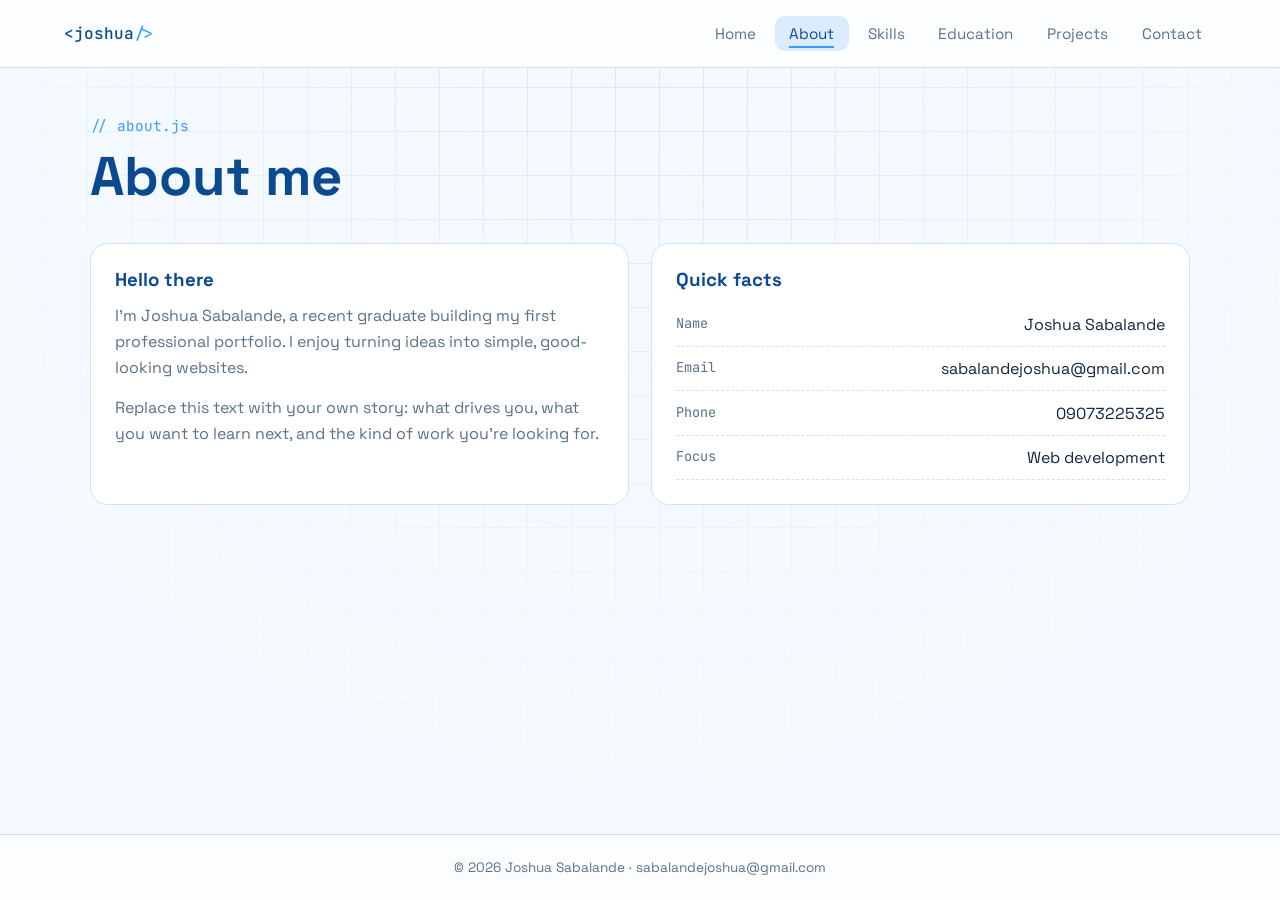
==== about.html @ ddb10938 "Add files via upload" ====
<!DOCTYPE html>
<html lang="en"><head><meta charset="UTF-8"><meta name="viewport" content="width=device-width, initial-scale=1.0">
<title>About | Joshua Sabalande</title>
<link rel="preconnect" href="https://fonts.googleapis.com"><link rel="preconnect" href="https://fonts.gstatic.com" crossorigin>
<link href="https://fonts.googleapis.com/css2?family=Space+Grotesk:wght@400;500;700&family=JetBrains+Mono:wght@400;500&display=swap" rel="stylesheet">
<link rel="stylesheet" href="style.css"></head>
<body><header class="top"><a class="brand" href="index.html">&lt;joshua<span>/&gt;</span></a><nav><a href="index.html" class="">Home</a><a href="about.html" class="active">About</a><a href="skills.html" class="">Skills</a><a href="education.html" class="">Education</a><a href="projects.html" class="">Projects</a><a href="contact.html" class="">Contact</a></nav></header>
<main class="page"><div class="head"><p class="code">// about.js</p><h1>About me</h1></div><div class="split"><div class="card"><h3>Hello there</h3><p>I'm Joshua Sabalande, a recent graduate building my first professional portfolio. I enjoy turning ideas into simple, good-looking websites.</p><p>Replace this text with your own story: what drives you, what you want to learn next, and the kind of work you're looking for.</p></div>
<div class="card"><h3>Quick facts</h3><ul class="facts"><li><span>Name</span>Joshua Sabalande</li><li><span>Email</span>sabalandejoshua@gmail.com</li><li><span>Phone</span>09073225325</li><li><span>Focus</span>Web development</li></ul></div></div></main>
<footer>© 2026 Joshua Sabalande · sabalandejoshua@gmail.com</footer></body></html>
---- style.css ----
:root{--bg:#f4f9ff;--blue:#3b9cff;--deep:#0b4a8f;--soft:#dcecff;--ink:#12263f;--mut:#5b7189;--card:#fff;--line:#cfe2f7}
*{margin:0;padding:0;box-sizing:border-box}
html{scroll-behavior:smooth}
body{font-family:'Space Grotesk',sans-serif;color:var(--ink);background:var(--bg);background-image:linear-gradient(var(--line) 1px,transparent 1px),linear-gradient(90deg,var(--line) 1px,transparent 1px);background-size:44px 44px;background-position:-1px -1px;min-height:100vh;display:flex;flex-direction:column}
body::before{content:"";position:fixed;inset:0;background:radial-gradient(circle at 50% 0,rgba(244,249,255,.2),var(--bg) 75%);pointer-events:none;z-index:-1}
.code,small.code,.facts span,.row span{font-family:'JetBrains Mono',monospace}
.top{position:sticky;top:0;z-index:10;display:flex;justify-content:space-between;align-items:center;padding:1rem 5%;background:rgba(255,255,255,.8);backdrop-filter:blur(12px);border-bottom:1px solid var(--line)}
.brand{font-family:'JetBrains Mono',monospace;font-weight:500;color:var(--deep);text-decoration:none;transition:.3s}
.brand span{color:var(--blue)}.brand:hover{letter-spacing:.06em}
nav{display:flex;gap:.3rem;flex-wrap:wrap}
nav a{position:relative;color:var(--mut);text-decoration:none;padding:.5rem .9rem;border-radius:10px;font-size:.95rem;transition:.25s}
nav a::after{content:"";position:absolute;left:.9rem;right:.9rem;bottom:.2rem;height:2px;background:var(--blue);transform:scaleX(0);transform-origin:left;transition:transform .3s}
nav a:hover,nav a.active{color:var(--deep);background:var(--soft)}
nav a:hover::after,nav a.active::after{transform:scaleX(1)}
.page{flex:1;width:min(1100px,90%);margin:0 auto;padding:3rem 0 4rem;animation:in .6s ease both}
@keyframes in{from{opacity:0;transform:translateY(14px)}to{opacity:1;transform:none}}
.head{margin-bottom:2rem}.head h1{font-size:clamp(2.2rem,5vw,3.4rem);color:var(--deep)}
.code{color:var(--blue);font-size:.9rem;margin-bottom:.4rem}
.hero{display:flex;align-items:center;justify-content:space-between;gap:3rem;padding:2rem 0 3rem;flex-wrap:wrap}
.hero-text{flex:1 1 380px}.hero h1{font-size:clamp(2.4rem,6vw,4.2rem);line-height:1.05;color:var(--deep)}
.grad{background:linear-gradient(90deg,var(--blue),var(--deep));-webkit-background-clip:text;background-clip:text;color:transparent}
.lead{color:var(--mut);font-size:1.15rem;line-height:1.6;max-width:480px;margin:1.2rem 0 1.8rem}
.btns{display:flex;gap:1rem;flex-wrap:wrap}
.btn{display:inline-block;padding:.85rem 1.6rem;border-radius:12px;border:1.5px solid var(--blue);color:var(--deep);text-decoration:none;font:500 1rem 'Space Grotesk';background:#fff;cursor:pointer;transition:.3s}
.btn:hover{transform:translateY(-3px);box-shadow:0 10px 24px rgba(59,156,255,.3)}
.btn.primary{background:var(--blue);color:#fff}.btn.primary:hover{background:var(--deep);border-color:var(--deep)}
.photo{position:relative;width:300px;height:340px;border-radius:28px;background:linear-gradient(135deg,var(--soft),#fff);border:2px solid var(--blue);display:grid;place-items:center;overflow:hidden;box-shadow:12px 12px 0 var(--soft);transition:.4s}
.photo:hover{transform:rotate(-2deg) scale(1.03);box-shadow:16px 16px 0 var(--blue)}
.photo img{position:absolute;inset:0;width:100%;height:100%;object-fit:cover;z-index:1}
.photo span{font:700 4rem 'Space Grotesk';color:var(--blue)}
.tiles,.grid{display:grid;grid-template-columns:repeat(auto-fit,minmax(220px,1fr));gap:1.2rem}
.tile,.card{background:var(--card);border:1px solid var(--line);border-radius:18px;padding:1.5rem;transition:.35s;position:relative;overflow:hidden}
.tile{text-decoration:none;color:var(--ink);display:flex;flex-direction:column;gap:.3rem}
.tile b{font-size:1.25rem;color:var(--deep)}.tile i{font-style:normal;color:var(--mut)}
.tile:hover,.card:hover{transform:translateY(-6px);border-color:var(--blue);box-shadow:0 16px 34px rgba(59,156,255,.22)}
.tile::before,.card::before{content:"";position:absolute;left:0;top:0;height:3px;width:0;background:linear-gradient(90deg,var(--blue),var(--deep));transition:width .4s}
.tile:hover::before,.card:hover::before{width:100%}
.card h3{color:var(--deep);margin-bottom:.7rem}.card p{color:var(--mut);line-height:1.65;margin-bottom:.8rem}
.split{display:grid;grid-template-columns:repeat(auto-fit,minmax(300px,1fr));gap:1.4rem}
.facts{list-style:none}.facts li{display:flex;justify-content:space-between;gap:1rem;padding:.7rem 0;border-bottom:1px dashed var(--line);transition:.25s}
.facts li:hover{padding-left:.6rem;color:var(--blue)}.facts span{color:var(--mut);font-size:.85rem}
.bar{height:10px;border-radius:99px;background:var(--soft);margin:.4rem 0 .6rem;overflow:hidden}
.bar div{height:100%;width:var(--w);background:linear-gradient(90deg,var(--blue),var(--deep));border-radius:99px;transform-origin:left;animation:fill 1.2s cubic-bezier(.2,.8,.2,1) both}
@keyframes fill{from{transform:scaleX(0)}}
.skill:hover .bar div{filter:brightness(1.15)}
.chips{display:flex;flex-wrap:wrap;gap:.7rem;margin-top:2rem}
.chips span{padding:.5rem 1.1rem;border-radius:99px;background:#fff;border:1px solid var(--line);color:var(--deep);transition:.25s;cursor:default}
.chips span:hover{background:var(--blue);color:#fff;transform:translateY(-3px) scale(1.06)}
.timeline{display:grid;gap:1.2rem;border-left:2px dashed var(--blue);padding-left:1.6rem}
.timeline .card::after{content:"";position:absolute;left:-2.15rem;top:1.8rem;width:14px;height:14px;border-radius:50%;background:#fff;border:3px solid var(--blue);transition:.3s}
.timeline .card:hover::after{background:var(--blue);transform:scale(1.4)}
.timeline .card{overflow:visible}
.thumb{height:140px;border-radius:12px;margin-bottom:1rem;background:linear-gradient(135deg,var(--soft),var(--blue));background-size:200% 200%;transition:.5s}
.proj:hover .thumb{background-position:100% 100%;transform:scale(1.03)}
label{display:block;color:var(--mut);font-size:.9rem;margin-bottom:.9rem}
input,textarea{display:block;width:100%;margin-top:.3rem;padding:.75rem .9rem;border:1.5px solid var(--line);border-radius:10px;font:1rem 'Space Grotesk';background:var(--bg);transition:.25s}
input:hover,textarea:hover{border-color:var(--blue)}
input:focus,textarea:focus{outline:none;border-color:var(--blue);box-shadow:0 0 0 4px rgba(59,156,255,.2);background:#fff}
.row{display:flex;flex-direction:column;padding:.9rem 1rem;margin-top:.7rem;border-radius:12px;background:var(--bg);color:var(--ink);text-decoration:none;transition:.3s}
.row span{font-size:.8rem;color:var(--blue)}.row:hover{background:var(--blue);color:#fff;transform:translateX(6px)}.row:hover span{color:#fff}
footer{text-align:center;color:var(--mut);font-size:.85rem;padding:1.5rem;border-top:1px solid var(--line);background:rgba(255,255,255,.7)}
@media(max-width:700px){.top{flex-direction:column;gap:.6rem}.photo{width:100%;max-width:300px}}
@media(prefers-reduced-motion:reduce){*{animation:none!important;transition:none!important}}
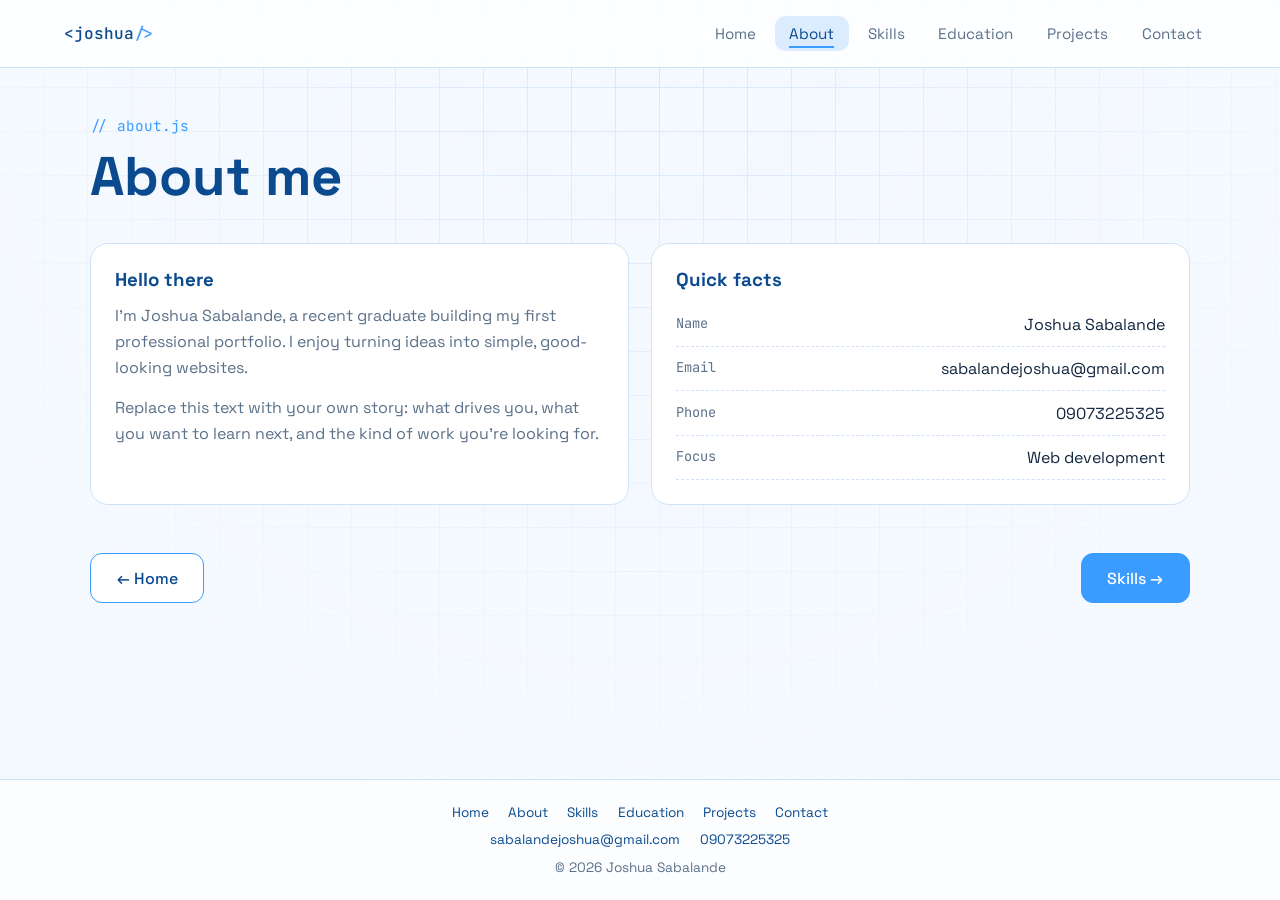
==== commit 39efbc16: "Add files via upload" ====
--- a/about.html
+++ b/about.html
@@ -4,7 +4,7 @@
 <link rel="preconnect" href="https://fonts.googleapis.com"><link rel="preconnect" href="https://fonts.gstatic.com" crossorigin>
 <link href="https://fonts.googleapis.com/css2?family=Space+Grotesk:wght@400;500;700&family=JetBrains+Mono:wght@400;500&display=swap" rel="stylesheet">
 <link rel="stylesheet" href="style.css"></head>
-<body><header class="top"><a class="brand" href="index.html">&lt;joshua<span>/&gt;</span></a><nav><a href="index.html" class="">Home</a><a href="about.html" class="active">About</a><a href="skills.html" class="">Skills</a><a href="education.html" class="">Education</a><a href="projects.html" class="">Projects</a><a href="contact.html" class="">Contact</a></nav></header>
+<body><header class="top"><a class="brand" href="index.html">&lt;joshua<span>/&gt;</span></a><button class="menu-btn" aria-label="Open menu" aria-expanded="false" aria-controls="site-nav"><span></span><span></span><span></span></button><nav id="site-nav"><a href="index.html" class="">Home</a><a href="about.html" class="active">About</a><a href="skills.html" class="">Skills</a><a href="education.html" class="">Education</a><a href="projects.html" class="">Projects</a><a href="contact.html" class="">Contact</a></nav></header>
 <main class="page"><div class="head"><p class="code">// about.js</p><h1>About me</h1></div><div class="split"><div class="card"><h3>Hello there</h3><p>I'm Joshua Sabalande, a recent graduate building my first professional portfolio. I enjoy turning ideas into simple, good-looking websites.</p><p>Replace this text with your own story: what drives you, what you want to learn next, and the kind of work you're looking for.</p></div>
-<div class="card"><h3>Quick facts</h3><ul class="facts"><li><span>Name</span>Joshua Sabalande</li><li><span>Email</span>sabalandejoshua@gmail.com</li><li><span>Phone</span>09073225325</li><li><span>Focus</span>Web development</li></ul></div></div></main>
-<footer>© 2026 Joshua Sabalande · sabalandejoshua@gmail.com</footer></body></html>+<div class="card"><h3>Quick facts</h3><ul class="facts"><li><span>Name</span>Joshua Sabalande</li><li><span>Email</span>sabalandejoshua@gmail.com</li><li><span>Phone</span>09073225325</li><li><span>Focus</span>Web development</li></ul></div></div><div class="pager"><a class="btn" href="index.html">← Home</a><a class="btn primary" href="skills.html">Skills →</a></div></main>
+<footer><div class="flinks"><a href="index.html">Home</a><a href="about.html">About</a><a href="skills.html">Skills</a><a href="education.html">Education</a><a href="projects.html">Projects</a><a href="contact.html">Contact</a></div><div class="flinks"><a href="mailto:sabalandejoshua@gmail.com">sabalandejoshua@gmail.com</a><a href="tel:09073225325">09073225325</a></div><p>© 2026 Joshua Sabalande</p></footer><script src="script.js"></script></body></html>
--- a/style.css
+++ b/style.css
@@ -59,5 +59,48 @@
 .row{display:flex;flex-direction:column;padding:.9rem 1rem;margin-top:.7rem;border-radius:12px;background:var(--bg);color:var(--ink);text-decoration:none;transition:.3s}
 .row span{font-size:.8rem;color:var(--blue)}.row:hover{background:var(--blue);color:#fff;transform:translateX(6px)}.row:hover span{color:#fff}
 footer{text-align:center;color:var(--mut);font-size:.85rem;padding:1.5rem;border-top:1px solid var(--line);background:rgba(255,255,255,.7)}
-@media(max-width:700px){.top{flex-direction:column;gap:.6rem}.photo{width:100%;max-width:300px}}
 @media(prefers-reduced-motion:reduce){*{animation:none!important;transition:none!important}}
+
+html{-webkit-text-size-adjust:100%}
+body{overflow-x:hidden}
+img{max-width:100%}
+.menu-btn{display:none;width:44px;height:44px;border:1.5px solid var(--line);border-radius:12px;background:#fff;cursor:pointer;flex-direction:column;justify-content:center;align-items:center;gap:5px;transition:.25s}
+.menu-btn:hover{border-color:var(--blue);background:var(--soft)}
+.menu-btn span{width:20px;height:2px;background:var(--deep);border-radius:2px;transition:.3s}
+.menu-btn.open span:nth-child(1){transform:translateY(7px) rotate(45deg)}
+.menu-btn.open span:nth-child(2){opacity:0}
+.menu-btn.open span:nth-child(3){transform:translateY(-7px) rotate(-45deg)}
+.pager{display:flex;justify-content:space-between;align-items:center;gap:1rem;margin-top:3rem;flex-wrap:wrap}
+footer{display:flex;flex-direction:column;gap:.6rem;align-items:center}
+.flinks{display:flex;flex-wrap:wrap;justify-content:center;gap:.4rem 1.2rem}
+.flinks a{color:var(--deep);text-decoration:none;transition:.25s;border-bottom:1px solid transparent}
+.flinks a:hover{color:var(--blue);border-color:var(--blue)}
+.card p,.lead,.row{overflow-wrap:anywhere}
+.tiles{grid-template-columns:repeat(auto-fit,minmax(min(100%,200px),1fr))}
+.grid{grid-template-columns:repeat(auto-fit,minmax(min(100%,240px),1fr))}
+.split{grid-template-columns:repeat(auto-fit,minmax(min(100%,300px),1fr))}
+.hero-text{flex:1 1 320px}
+@media(max-width:900px){
+  .hero{justify-content:center;text-align:center;gap:2rem}
+  .hero-text{flex-basis:100%}.lead{margin-left:auto;margin-right:auto}.btns{justify-content:center}
+  .page{padding:2rem 0 3rem}
+}
+@media(max-width:800px){
+  .top{flex-wrap:wrap;padding:.8rem 5%}
+  .menu-btn{display:flex}
+  nav{display:none;flex-direction:column;width:100%;order:3;margin-top:.7rem;padding:.5rem;background:#fff;border:1px solid var(--line);border-radius:16px;box-shadow:0 14px 30px rgba(59,156,255,.18)}
+  nav.open{display:flex;animation:in .3s ease both}
+  nav a{padding:.85rem 1rem}
+  nav a::after{left:1rem;right:auto;width:24px;right:auto}
+}
+@media(max-width:560px){
+  .photo{width:min(100%,260px);height:300px}
+  .card,.tile{padding:1.2rem}
+  .btns .btn,.pager .btn{flex:1 1 auto;text-align:center}
+  .timeline{padding-left:1.2rem}.timeline .card::after{left:-1.75rem}
+  .facts li{flex-direction:column;gap:.1rem}
+  .row:hover{transform:none}
+}
+@media(hover:none){
+  .tile:hover,.card:hover,.btn:hover,.photo:hover,.chips span:hover{transform:none}
+}
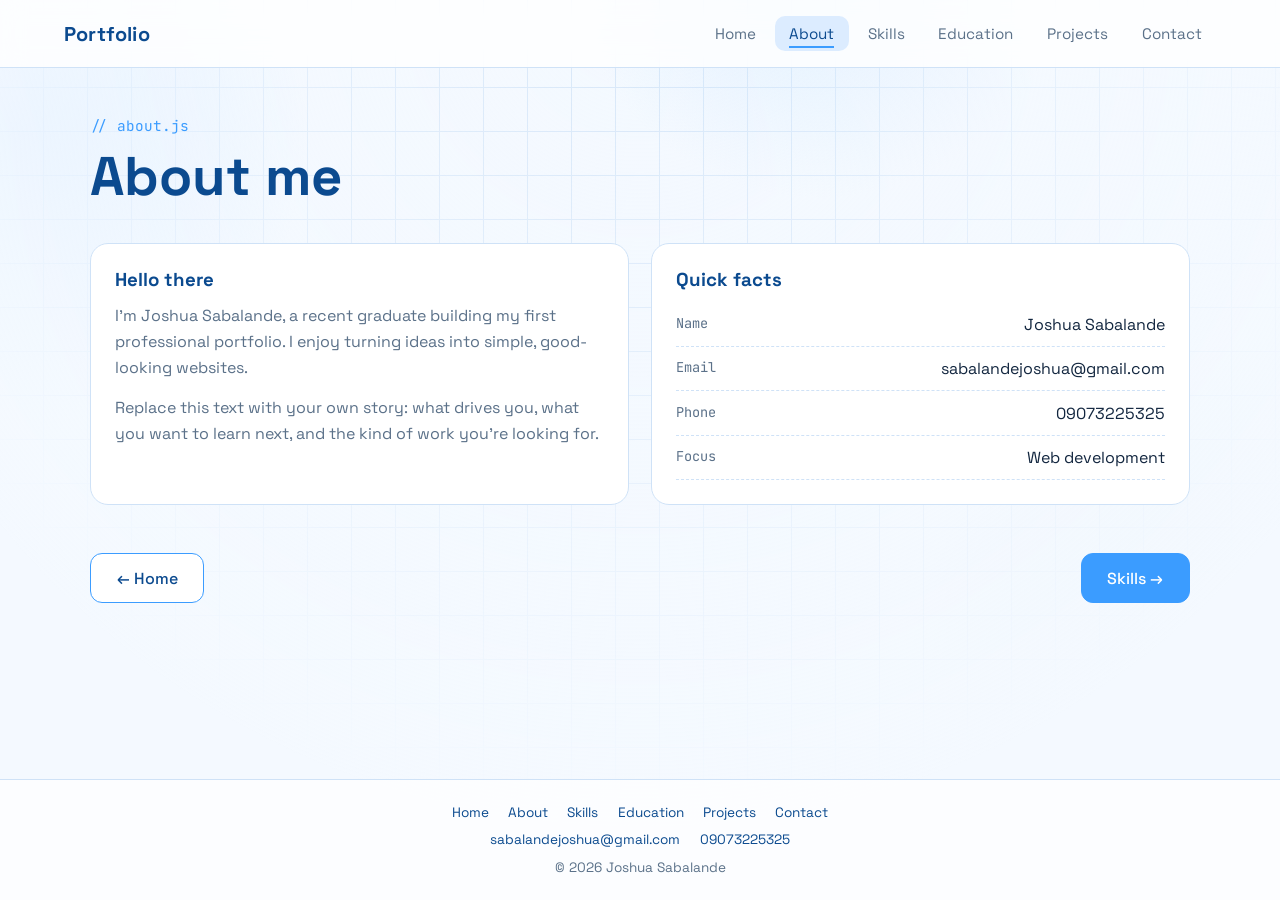
==== commit fc407c2e: "Add files via upload" ====
--- a/about.html
+++ b/about.html
@@ -1,10 +1,87 @@
 <!DOCTYPE html>
-<html lang="en"><head><meta charset="UTF-8"><meta name="viewport" content="width=device-width, initial-scale=1.0">
-<title>About | Joshua Sabalande</title>
-<link rel="preconnect" href="https://fonts.googleapis.com"><link rel="preconnect" href="https://fonts.gstatic.com" crossorigin>
-<link href="https://fonts.googleapis.com/css2?family=Space+Grotesk:wght@400;500;700&family=JetBrains+Mono:wght@400;500&display=swap" rel="stylesheet">
-<link rel="stylesheet" href="style.css"></head>
-<body><header class="top"><a class="brand" href="index.html">&lt;joshua<span>/&gt;</span></a><button class="menu-btn" aria-label="Open menu" aria-expanded="false" aria-controls="site-nav"><span></span><span></span><span></span></button><nav id="site-nav"><a href="index.html" class="">Home</a><a href="about.html" class="active">About</a><a href="skills.html" class="">Skills</a><a href="education.html" class="">Education</a><a href="projects.html" class="">Projects</a><a href="contact.html" class="">Contact</a></nav></header>
-<main class="page"><div class="head"><p class="code">// about.js</p><h1>About me</h1></div><div class="split"><div class="card"><h3>Hello there</h3><p>I'm Joshua Sabalande, a recent graduate building my first professional portfolio. I enjoy turning ideas into simple, good-looking websites.</p><p>Replace this text with your own story: what drives you, what you want to learn next, and the kind of work you're looking for.</p></div>
-<div class="card"><h3>Quick facts</h3><ul class="facts"><li><span>Name</span>Joshua Sabalande</li><li><span>Email</span>sabalandejoshua@gmail.com</li><li><span>Phone</span>09073225325</li><li><span>Focus</span>Web development</li></ul></div></div><div class="pager"><a class="btn" href="index.html">← Home</a><a class="btn primary" href="skills.html">Skills →</a></div></main>
-<footer><div class="flinks"><a href="index.html">Home</a><a href="about.html">About</a><a href="skills.html">Skills</a><a href="education.html">Education</a><a href="projects.html">Projects</a><a href="contact.html">Contact</a></div><div class="flinks"><a href="mailto:sabalandejoshua@gmail.com">sabalandejoshua@gmail.com</a><a href="tel:09073225325">09073225325</a></div><p>© 2026 Joshua Sabalande</p></footer><script src="script.js"></script></body></html>+<html lang="en">
+  <head>
+    <meta charset="UTF-8">
+    <meta name="viewport" content="width=device-width, initial-scale=1.0">
+    <title>About | Joshua Sabalande</title>
+    <link rel="preconnect" href="https://fonts.googleapis.com">
+    <link rel="preconnect" href="https://fonts.gstatic.com" crossorigin>
+    <link
+      href="https://fonts.googleapis.com/css2?family=Space+Grotesk:wght@400;500;700&amp;family=JetBrains+Mono:wght@400;500&amp;display=swap"
+      rel="stylesheet"
+    >
+    <link rel="stylesheet" href="style.css">
+  </head>
+
+  <body>
+    <header class="top">
+      <a class="brand" href="index.html">Portfolio</a>
+      <button class="menu-btn" aria-label="Open menu" aria-expanded="false" aria-controls="site-nav">
+        <span></span>
+        <span></span>
+        <span></span>
+      </button>
+      <nav id="site-nav">
+        <a href="index.html">Home</a>
+        <a href="about.html" class="active">About</a>
+        <a href="skills.html">Skills</a>
+        <a href="education.html">Education</a>
+        <a href="projects.html">Projects</a>
+        <a href="contact.html">Contact</a>
+      </nav>
+    </header>
+
+    <main class="page">
+      <div class="head">
+        <p class="code">// about.js</p>
+        <h1>About me</h1>
+      </div>
+
+      <div class="split">
+        <div class="card">
+          <h3>Hello there</h3>
+          <p>
+            I'm Joshua Sabalande, a recent graduate building my first professional portfolio. I
+            enjoy turning ideas into simple, good-looking websites.
+          </p>
+          <p>
+            Replace this text with your own story: what drives you, what you want to learn next, and
+            the kind of work you're looking for.
+          </p>
+        </div>
+        <div class="card">
+          <h3>Quick facts</h3>
+          <ul class="facts">
+            <li><span>Name</span>Joshua Sabalande</li>
+            <li><span>Email</span>sabalandejoshua@gmail.com</li>
+            <li><span>Phone</span>09073225325</li>
+            <li><span>Focus</span>Web development</li>
+          </ul>
+        </div>
+      </div>
+
+      <div class="pager">
+        <a class="btn" href="index.html">← Home</a>
+        <a class="btn primary" href="skills.html">Skills →</a>
+      </div>
+    </main>
+
+    <footer>
+      <div class="flinks">
+        <a href="index.html">Home</a>
+        <a href="about.html">About</a>
+        <a href="skills.html">Skills</a>
+        <a href="education.html">Education</a>
+        <a href="projects.html">Projects</a>
+        <a href="contact.html">Contact</a>
+      </div>
+      <div class="flinks">
+        <a href="mailto:sabalandejoshua@gmail.com">sabalandejoshua@gmail.com</a>
+        <a href="tel:09073225325">09073225325</a>
+      </div>
+      <p>© 2026 Joshua Sabalande</p>
+    </footer>
+
+    <script src="script.js"></script>
+  </body>
+</html>
--- a/style.css
+++ b/style.css
@@ -1,106 +1,1203 @@
-:root{--bg:#f4f9ff;--blue:#3b9cff;--deep:#0b4a8f;--soft:#dcecff;--ink:#12263f;--mut:#5b7189;--card:#fff;--line:#cfe2f7}
-*{margin:0;padding:0;box-sizing:border-box}
-html{scroll-behavior:smooth}
-body{font-family:'Space Grotesk',sans-serif;color:var(--ink);background:var(--bg);background-image:linear-gradient(var(--line) 1px,transparent 1px),linear-gradient(90deg,var(--line) 1px,transparent 1px);background-size:44px 44px;background-position:-1px -1px;min-height:100vh;display:flex;flex-direction:column}
-body::before{content:"";position:fixed;inset:0;background:radial-gradient(circle at 50% 0,rgba(244,249,255,.2),var(--bg) 75%);pointer-events:none;z-index:-1}
-.code,small.code,.facts span,.row span{font-family:'JetBrains Mono',monospace}
-.top{position:sticky;top:0;z-index:10;display:flex;justify-content:space-between;align-items:center;padding:1rem 5%;background:rgba(255,255,255,.8);backdrop-filter:blur(12px);border-bottom:1px solid var(--line)}
-.brand{font-family:'JetBrains Mono',monospace;font-weight:500;color:var(--deep);text-decoration:none;transition:.3s}
-.brand span{color:var(--blue)}.brand:hover{letter-spacing:.06em}
-nav{display:flex;gap:.3rem;flex-wrap:wrap}
-nav a{position:relative;color:var(--mut);text-decoration:none;padding:.5rem .9rem;border-radius:10px;font-size:.95rem;transition:.25s}
-nav a::after{content:"";position:absolute;left:.9rem;right:.9rem;bottom:.2rem;height:2px;background:var(--blue);transform:scaleX(0);transform-origin:left;transition:transform .3s}
-nav a:hover,nav a.active{color:var(--deep);background:var(--soft)}
-nav a:hover::after,nav a.active::after{transform:scaleX(1)}
-.page{flex:1;width:min(1100px,90%);margin:0 auto;padding:3rem 0 4rem;animation:in .6s ease both}
-@keyframes in{from{opacity:0;transform:translateY(14px)}to{opacity:1;transform:none}}
-.head{margin-bottom:2rem}.head h1{font-size:clamp(2.2rem,5vw,3.4rem);color:var(--deep)}
-.code{color:var(--blue);font-size:.9rem;margin-bottom:.4rem}
-.hero{display:flex;align-items:center;justify-content:space-between;gap:3rem;padding:2rem 0 3rem;flex-wrap:wrap}
-.hero-text{flex:1 1 380px}.hero h1{font-size:clamp(2.4rem,6vw,4.2rem);line-height:1.05;color:var(--deep)}
-.grad{background:linear-gradient(90deg,var(--blue),var(--deep));-webkit-background-clip:text;background-clip:text;color:transparent}
-.lead{color:var(--mut);font-size:1.15rem;line-height:1.6;max-width:480px;margin:1.2rem 0 1.8rem}
-.btns{display:flex;gap:1rem;flex-wrap:wrap}
-.btn{display:inline-block;padding:.85rem 1.6rem;border-radius:12px;border:1.5px solid var(--blue);color:var(--deep);text-decoration:none;font:500 1rem 'Space Grotesk';background:#fff;cursor:pointer;transition:.3s}
-.btn:hover{transform:translateY(-3px);box-shadow:0 10px 24px rgba(59,156,255,.3)}
-.btn.primary{background:var(--blue);color:#fff}.btn.primary:hover{background:var(--deep);border-color:var(--deep)}
-.photo{position:relative;width:300px;height:340px;border-radius:28px;background:linear-gradient(135deg,var(--soft),#fff);border:2px solid var(--blue);display:grid;place-items:center;overflow:hidden;box-shadow:12px 12px 0 var(--soft);transition:.4s}
-.photo:hover{transform:rotate(-2deg) scale(1.03);box-shadow:16px 16px 0 var(--blue)}
-.photo img{position:absolute;inset:0;width:100%;height:100%;object-fit:cover;z-index:1}
-.photo span{font:700 4rem 'Space Grotesk';color:var(--blue)}
-.tiles,.grid{display:grid;grid-template-columns:repeat(auto-fit,minmax(220px,1fr));gap:1.2rem}
-.tile,.card{background:var(--card);border:1px solid var(--line);border-radius:18px;padding:1.5rem;transition:.35s;position:relative;overflow:hidden}
-.tile{text-decoration:none;color:var(--ink);display:flex;flex-direction:column;gap:.3rem}
-.tile b{font-size:1.25rem;color:var(--deep)}.tile i{font-style:normal;color:var(--mut)}
-.tile:hover,.card:hover{transform:translateY(-6px);border-color:var(--blue);box-shadow:0 16px 34px rgba(59,156,255,.22)}
-.tile::before,.card::before{content:"";position:absolute;left:0;top:0;height:3px;width:0;background:linear-gradient(90deg,var(--blue),var(--deep));transition:width .4s}
-.tile:hover::before,.card:hover::before{width:100%}
-.card h3{color:var(--deep);margin-bottom:.7rem}.card p{color:var(--mut);line-height:1.65;margin-bottom:.8rem}
-.split{display:grid;grid-template-columns:repeat(auto-fit,minmax(300px,1fr));gap:1.4rem}
-.facts{list-style:none}.facts li{display:flex;justify-content:space-between;gap:1rem;padding:.7rem 0;border-bottom:1px dashed var(--line);transition:.25s}
-.facts li:hover{padding-left:.6rem;color:var(--blue)}.facts span{color:var(--mut);font-size:.85rem}
-.bar{height:10px;border-radius:99px;background:var(--soft);margin:.4rem 0 .6rem;overflow:hidden}
-.bar div{height:100%;width:var(--w);background:linear-gradient(90deg,var(--blue),var(--deep));border-radius:99px;transform-origin:left;animation:fill 1.2s cubic-bezier(.2,.8,.2,1) both}
-@keyframes fill{from{transform:scaleX(0)}}
-.skill:hover .bar div{filter:brightness(1.15)}
-.chips{display:flex;flex-wrap:wrap;gap:.7rem;margin-top:2rem}
-.chips span{padding:.5rem 1.1rem;border-radius:99px;background:#fff;border:1px solid var(--line);color:var(--deep);transition:.25s;cursor:default}
-.chips span:hover{background:var(--blue);color:#fff;transform:translateY(-3px) scale(1.06)}
-.timeline{display:grid;gap:1.2rem;border-left:2px dashed var(--blue);padding-left:1.6rem}
-.timeline .card::after{content:"";position:absolute;left:-2.15rem;top:1.8rem;width:14px;height:14px;border-radius:50%;background:#fff;border:3px solid var(--blue);transition:.3s}
-.timeline .card:hover::after{background:var(--blue);transform:scale(1.4)}
-.timeline .card{overflow:visible}
-.thumb{height:140px;border-radius:12px;margin-bottom:1rem;background:linear-gradient(135deg,var(--soft),var(--blue));background-size:200% 200%;transition:.5s}
-.proj:hover .thumb{background-position:100% 100%;transform:scale(1.03)}
-label{display:block;color:var(--mut);font-size:.9rem;margin-bottom:.9rem}
-input,textarea{display:block;width:100%;margin-top:.3rem;padding:.75rem .9rem;border:1.5px solid var(--line);border-radius:10px;font:1rem 'Space Grotesk';background:var(--bg);transition:.25s}
-input:hover,textarea:hover{border-color:var(--blue)}
-input:focus,textarea:focus{outline:none;border-color:var(--blue);box-shadow:0 0 0 4px rgba(59,156,255,.2);background:#fff}
-.row{display:flex;flex-direction:column;padding:.9rem 1rem;margin-top:.7rem;border-radius:12px;background:var(--bg);color:var(--ink);text-decoration:none;transition:.3s}
-.row span{font-size:.8rem;color:var(--blue)}.row:hover{background:var(--blue);color:#fff;transform:translateX(6px)}.row:hover span{color:#fff}
-footer{text-align:center;color:var(--mut);font-size:.85rem;padding:1.5rem;border-top:1px solid var(--line);background:rgba(255,255,255,.7)}
-@media(prefers-reduced-motion:reduce){*{animation:none!important;transition:none!important}}
-
-html{-webkit-text-size-adjust:100%}
-body{overflow-x:hidden}
-img{max-width:100%}
-.menu-btn{display:none;width:44px;height:44px;border:1.5px solid var(--line);border-radius:12px;background:#fff;cursor:pointer;flex-direction:column;justify-content:center;align-items:center;gap:5px;transition:.25s}
-.menu-btn:hover{border-color:var(--blue);background:var(--soft)}
-.menu-btn span{width:20px;height:2px;background:var(--deep);border-radius:2px;transition:.3s}
-.menu-btn.open span:nth-child(1){transform:translateY(7px) rotate(45deg)}
-.menu-btn.open span:nth-child(2){opacity:0}
-.menu-btn.open span:nth-child(3){transform:translateY(-7px) rotate(-45deg)}
-.pager{display:flex;justify-content:space-between;align-items:center;gap:1rem;margin-top:3rem;flex-wrap:wrap}
-footer{display:flex;flex-direction:column;gap:.6rem;align-items:center}
-.flinks{display:flex;flex-wrap:wrap;justify-content:center;gap:.4rem 1.2rem}
-.flinks a{color:var(--deep);text-decoration:none;transition:.25s;border-bottom:1px solid transparent}
-.flinks a:hover{color:var(--blue);border-color:var(--blue)}
-.card p,.lead,.row{overflow-wrap:anywhere}
-.tiles{grid-template-columns:repeat(auto-fit,minmax(min(100%,200px),1fr))}
-.grid{grid-template-columns:repeat(auto-fit,minmax(min(100%,240px),1fr))}
-.split{grid-template-columns:repeat(auto-fit,minmax(min(100%,300px),1fr))}
-.hero-text{flex:1 1 320px}
-@media(max-width:900px){
-  .hero{justify-content:center;text-align:center;gap:2rem}
-  .hero-text{flex-basis:100%}.lead{margin-left:auto;margin-right:auto}.btns{justify-content:center}
-  .page{padding:2rem 0 3rem}
-}
-@media(max-width:800px){
-  .top{flex-wrap:wrap;padding:.8rem 5%}
-  .menu-btn{display:flex}
-  nav{display:none;flex-direction:column;width:100%;order:3;margin-top:.7rem;padding:.5rem;background:#fff;border:1px solid var(--line);border-radius:16px;box-shadow:0 14px 30px rgba(59,156,255,.18)}
-  nav.open{display:flex;animation:in .3s ease both}
-  nav a{padding:.85rem 1rem}
-  nav a::after{left:1rem;right:auto;width:24px;right:auto}
-}
-@media(max-width:560px){
-  .photo{width:min(100%,260px);height:300px}
-  .card,.tile{padding:1.2rem}
-  .btns .btn,.pager .btn{flex:1 1 auto;text-align:center}
-  .timeline{padding-left:1.2rem}.timeline .card::after{left:-1.75rem}
-  .facts li{flex-direction:column;gap:.1rem}
-  .row:hover{transform:none}
-}
-@media(hover:none){
-  .tile:hover,.card:hover,.btn:hover,.photo:hover,.chips span:hover{transform:none}
-}
+:root {
+  --bg: #f4f9ff;
+  --blue: #3b9cff;
+  --deep: #0b4a8f;
+  --soft: #dcecff;
+  --ink: #12263f;
+  --mut: #5b7189;
+  --card: #fff;
+  --line: #cfe2f7;
+}
+
+* {
+  margin: 0;
+  padding: 0;
+  box-sizing: border-box;
+}
+
+html {
+  scroll-behavior: smooth;
+}
+
+body {
+  font-family: 'Space Grotesk', sans-serif;
+  color: var(--ink);
+  background: var(--bg);
+  background-image:
+    linear-gradient(var(--line) 1px, transparent 1px),
+    linear-gradient(90deg, var(--line) 1px, transparent 1px);
+  background-size: 44px 44px;
+  background-position: -1px -1px;
+  min-height: 100vh;
+  display: flex;
+  flex-direction: column;
+}
+
+body::before {
+  content: "";
+  position: fixed;
+  inset: 0;
+  background: radial-gradient(circle at 50% 0, rgba(244, 249, 255, 0.2), var(--bg) 75%);
+  pointer-events: none;
+  z-index: -1;
+}
+
+.code,
+small.code,
+.facts span,
+.row span {
+  font-family: 'JetBrains Mono', monospace;
+}
+
+.top {
+  position: sticky;
+  top: 0;
+  z-index: 10;
+  display: flex;
+  justify-content: space-between;
+  align-items: center;
+  padding: 1rem 5%;
+  background: rgba(255, 255, 255, 0.8);
+  backdrop-filter: blur(12px);
+  border-bottom: 1px solid var(--line);
+}
+
+.brand {
+  font-family: 'JetBrains Mono', monospace;
+  font-weight: 500;
+  color: var(--deep);
+  text-decoration: none;
+  transition: 0.3s;
+}
+
+.brand span {
+  color: var(--blue);
+}
+
+.brand:hover {
+  letter-spacing: 0.06em;
+}
+
+nav {
+  display: flex;
+  gap: 0.3rem;
+  flex-wrap: wrap;
+}
+
+nav a {
+  position: relative;
+  color: var(--mut);
+  text-decoration: none;
+  padding: 0.5rem 0.9rem;
+  border-radius: 10px;
+  font-size: 0.95rem;
+  transition: 0.25s;
+}
+
+nav a::after {
+  content: "";
+  position: absolute;
+  left: 0.9rem;
+  right: 0.9rem;
+  bottom: 0.2rem;
+  height: 2px;
+  background: var(--blue);
+  transform: scaleX(0);
+  transform-origin: left;
+  transition: transform 0.3s;
+}
+
+nav a:hover,
+nav a.active {
+  color: var(--deep);
+  background: var(--soft);
+}
+
+nav a:hover::after,
+nav a.active::after {
+  transform: scaleX(1);
+}
+
+.page {
+  flex: 1;
+  width: min(1100px, 90%);
+  margin: 0 auto;
+  padding: 3rem 0 4rem;
+  animation: in 0.6s ease both;
+}
+
+@keyframes in {
+  from {
+    opacity: 0;
+    transform: translateY(14px);
+  }
+
+  to {
+    opacity: 1;
+    transform: none;
+  }
+}
+
+.head {
+  margin-bottom: 2rem;
+}
+
+.head h1 {
+  font-size: clamp(2.2rem, 5vw, 3.4rem);
+  color: var(--deep);
+}
+
+.code {
+  color: var(--blue);
+  font-size: 0.9rem;
+  margin-bottom: 0.4rem;
+}
+
+.hero {
+  display: flex;
+  align-items: center;
+  justify-content: space-between;
+  gap: 3rem;
+  padding: 2rem 0 3rem;
+  flex-wrap: wrap;
+}
+
+.hero-text {
+  flex: 1 1 380px;
+}
+
+.hero h1 {
+  font-size: clamp(2.4rem, 6vw, 4.2rem);
+  line-height: 1.05;
+  color: var(--deep);
+}
+
+.grad {
+  background: linear-gradient(90deg, var(--blue), var(--deep));
+  -webkit-background-clip: text;
+  background-clip: text;
+  color: transparent;
+}
+
+.lead {
+  color: var(--mut);
+  font-size: 1.15rem;
+  line-height: 1.6;
+  max-width: 480px;
+  margin: 1.2rem 0 1.8rem;
+}
+
+.btns {
+  display: flex;
+  gap: 1rem;
+  flex-wrap: wrap;
+}
+
+.btn {
+  display: inline-block;
+  padding: 0.85rem 1.6rem;
+  border-radius: 12px;
+  border: 1.5px solid var(--blue);
+  color: var(--deep);
+  text-decoration: none;
+  font: 500 1rem 'Space Grotesk', sans-serif;
+  background: #fff;
+  cursor: pointer;
+  transition: 0.3s;
+}
+
+.btn:hover {
+  transform: translateY(-3px);
+  box-shadow: 0 10px 24px rgba(59, 156, 255, 0.3);
+}
+
+.btn.primary {
+  background: var(--blue);
+  color: #fff;
+}
+
+.btn.primary:hover {
+  background: var(--deep);
+  border-color: var(--deep);
+}
+
+.photo {
+  position: relative;
+  width: 300px;
+  height: 340px;
+  border-radius: 28px;
+  background: linear-gradient(135deg, var(--soft), #fff);
+  border: 2px solid var(--blue);
+  display: grid;
+  place-items: center;
+  overflow: hidden;
+  box-shadow: 12px 12px 0 var(--soft);
+  transition: 0.4s;
+}
+
+.photo:hover {
+  transform: rotate(-2deg) scale(1.03);
+  box-shadow: 16px 16px 0 var(--blue);
+}
+
+.photo img {
+  position: absolute;
+  inset: 0;
+  width: 100%;
+  height: 100%;
+  object-fit: cover;
+  z-index: 1;
+}
+
+.photo span {
+  font: 700 4rem 'Space Grotesk', sans-serif;
+  color: var(--blue);
+}
+
+.tiles,
+.grid {
+  display: grid;
+  grid-template-columns: repeat(auto-fit, minmax(220px, 1fr));
+  gap: 1.2rem;
+}
+
+.tile,
+.card {
+  background: var(--card);
+  border: 1px solid var(--line);
+  border-radius: 18px;
+  padding: 1.5rem;
+  transition: 0.35s;
+  position: relative;
+  overflow: hidden;
+}
+
+.tile {
+  text-decoration: none;
+  color: var(--ink);
+  display: flex;
+  flex-direction: column;
+  gap: 0.3rem;
+}
+
+.tile b {
+  font-size: 1.25rem;
+  color: var(--deep);
+}
+
+.tile i {
+  font-style: normal;
+  color: var(--mut);
+}
+
+.tile:hover,
+.card:hover {
+  transform: translateY(-6px);
+  border-color: var(--blue);
+  box-shadow: 0 16px 34px rgba(59, 156, 255, 0.22);
+}
+
+.tile::before,
+.card::before {
+  content: "";
+  position: absolute;
+  left: 0;
+  top: 0;
+  height: 3px;
+  width: 0;
+  background: linear-gradient(90deg, var(--blue), var(--deep));
+  transition: width 0.4s;
+}
+
+.tile:hover::before,
+.card:hover::before {
+  width: 100%;
+}
+
+.card h3 {
+  color: var(--deep);
+  margin-bottom: 0.7rem;
+}
+
+.card p {
+  color: var(--mut);
+  line-height: 1.65;
+  margin-bottom: 0.8rem;
+}
+
+.split {
+  display: grid;
+  grid-template-columns: repeat(auto-fit, minmax(300px, 1fr));
+  gap: 1.4rem;
+}
+
+.facts {
+  list-style: none;
+}
+
+.facts li {
+  display: flex;
+  justify-content: space-between;
+  gap: 1rem;
+  padding: 0.7rem 0;
+  border-bottom: 1px dashed var(--line);
+  transition: 0.25s;
+}
+
+.facts li:hover {
+  padding-left: 0.6rem;
+  color: var(--blue);
+}
+
+.facts span {
+  color: var(--mut);
+  font-size: 0.85rem;
+}
+
+.bar {
+  height: 10px;
+  border-radius: 99px;
+  background: var(--soft);
+  margin: 0.4rem 0 0.6rem;
+  overflow: hidden;
+}
+
+.bar div {
+  height: 100%;
+  width: var(--w);
+  background: linear-gradient(90deg, var(--blue), var(--deep));
+  border-radius: 99px;
+  transform-origin: left;
+  animation: fill 1.2s cubic-bezier(0.2, 0.8, 0.2, 1) both;
+}
+
+@keyframes fill {
+  from {
+    transform: scaleX(0);
+  }
+}
+
+.skill:hover .bar div {
+  filter: brightness(1.15);
+}
+
+.chips {
+  display: flex;
+  flex-wrap: wrap;
+  gap: 0.7rem;
+  margin-top: 2rem;
+}
+
+.chips span {
+  padding: 0.5rem 1.1rem;
+  border-radius: 99px;
+  background: #fff;
+  border: 1px solid var(--line);
+  color: var(--deep);
+  transition: 0.25s;
+  cursor: default;
+}
+
+.chips span:hover {
+  background: var(--blue);
+  color: #fff;
+  transform: translateY(-3px) scale(1.06);
+}
+
+.timeline {
+  display: grid;
+  gap: 1.2rem;
+  border-left: 2px dashed var(--blue);
+  padding-left: 1.6rem;
+}
+
+.timeline .card::after {
+  content: "";
+  position: absolute;
+  left: -2.15rem;
+  top: 1.8rem;
+  width: 14px;
+  height: 14px;
+  border-radius: 50%;
+  background: #fff;
+  border: 3px solid var(--blue);
+  transition: 0.3s;
+}
+
+.timeline .card:hover::after {
+  background: var(--blue);
+  transform: scale(1.4);
+}
+
+.timeline .card {
+  overflow: visible;
+}
+
+.thumb {
+  height: 140px;
+  border-radius: 12px;
+  margin-bottom: 1rem;
+  background: linear-gradient(135deg, var(--soft), var(--blue));
+  background-size: 200% 200%;
+  transition: 0.5s;
+}
+
+.proj:hover .thumb {
+  background-position: 100% 100%;
+  transform: scale(1.03);
+}
+
+label {
+  display: block;
+  color: var(--mut);
+  font-size: 0.9rem;
+  margin-bottom: 0.9rem;
+}
+
+input,
+textarea {
+  display: block;
+  width: 100%;
+  margin-top: 0.3rem;
+  padding: 0.75rem 0.9rem;
+  border: 1.5px solid var(--line);
+  border-radius: 10px;
+  font: 1rem 'Space Grotesk', sans-serif;
+  background: var(--bg);
+  transition: 0.25s;
+}
+
+input:hover,
+textarea:hover {
+  border-color: var(--blue);
+}
+
+input:focus,
+textarea:focus {
+  outline: none;
+  border-color: var(--blue);
+  box-shadow: 0 0 0 4px rgba(59, 156, 255, 0.2);
+  background: #fff;
+}
+
+.row {
+  display: flex;
+  flex-direction: column;
+  padding: 0.9rem 1rem;
+  margin-top: 0.7rem;
+  border-radius: 12px;
+  background: var(--bg);
+  color: var(--ink);
+  text-decoration: none;
+  transition: 0.3s;
+}
+
+.row span {
+  font-size: 0.8rem;
+  color: var(--blue);
+}
+
+.row:hover {
+  background: var(--blue);
+  color: #fff;
+  transform: translateX(6px);
+}
+
+.row:hover span {
+  color: #fff;
+}
+
+footer {
+  text-align: center;
+  color: var(--mut);
+  font-size: 0.85rem;
+  padding: 1.5rem;
+  border-top: 1px solid var(--line);
+  background: rgba(255, 255, 255, 0.7);
+}
+
+@media (prefers-reduced-motion: reduce) {
+  *,
+  *::before,
+  *::after {
+    animation: none !important;
+    transition: none !important;
+  }
+}
+
+html {
+  -webkit-text-size-adjust: 100%;
+}
+
+body {
+  overflow-x: hidden;
+}
+
+img {
+  max-width: 100%;
+}
+
+.menu-btn {
+  display: none;
+  width: 44px;
+  height: 44px;
+  border: 1.5px solid var(--line);
+  border-radius: 12px;
+  background: #fff;
+  cursor: pointer;
+  flex-direction: column;
+  justify-content: center;
+  align-items: center;
+  gap: 5px;
+  transition: 0.25s;
+}
+
+.menu-btn:hover {
+  border-color: var(--blue);
+  background: var(--soft);
+}
+
+.menu-btn span {
+  width: 20px;
+  height: 2px;
+  background: var(--deep);
+  border-radius: 2px;
+  transition: 0.3s;
+}
+
+.menu-btn.open span:nth-child(1) {
+  transform: translateY(7px) rotate(45deg);
+}
+
+.menu-btn.open span:nth-child(2) {
+  opacity: 0;
+}
+
+.menu-btn.open span:nth-child(3) {
+  transform: translateY(-7px) rotate(-45deg);
+}
+
+.pager {
+  display: flex;
+  justify-content: space-between;
+  align-items: center;
+  gap: 1rem;
+  margin-top: 3rem;
+  flex-wrap: wrap;
+}
+
+footer {
+  display: flex;
+  flex-direction: column;
+  gap: 0.6rem;
+  align-items: center;
+}
+
+.flinks {
+  display: flex;
+  flex-wrap: wrap;
+  justify-content: center;
+  gap: 0.4rem 1.2rem;
+}
+
+.flinks a {
+  color: var(--deep);
+  text-decoration: none;
+  transition: 0.25s;
+  border-bottom: 1px solid transparent;
+}
+
+.flinks a:hover {
+  color: var(--blue);
+  border-color: var(--blue);
+}
+
+.card p,
+.lead,
+.row {
+  overflow-wrap: anywhere;
+}
+
+.tiles {
+  grid-template-columns: repeat(auto-fit, minmax(min(100%, 200px), 1fr));
+}
+
+.grid {
+  grid-template-columns: repeat(auto-fit, minmax(min(100%, 240px), 1fr));
+}
+
+.split {
+  grid-template-columns: repeat(auto-fit, minmax(min(100%, 300px), 1fr));
+}
+
+.hero-text {
+  flex: 1 1 320px;
+}
+
+@media (max-width: 900px) {
+  .hero {
+    justify-content: center;
+    text-align: center;
+    gap: 2rem;
+  }
+
+  .hero-text {
+    flex-basis: 100%;
+  }
+
+  .lead {
+    margin-left: auto;
+    margin-right: auto;
+  }
+
+  .btns {
+    justify-content: center;
+  }
+
+  .page {
+    padding: 2rem 0 3rem;
+  }
+}
+
+@media (max-width: 800px) {
+  .top {
+    flex-wrap: wrap;
+    padding: 0.8rem 5%;
+  }
+
+  .menu-btn {
+    display: flex;
+  }
+
+  nav {
+    display: none;
+    flex-direction: column;
+    width: 100%;
+    order: 3;
+    margin-top: 0.7rem;
+    padding: 0.5rem;
+    background: #fff;
+    border: 1px solid var(--line);
+    border-radius: 16px;
+    box-shadow: 0 14px 30px rgba(59, 156, 255, 0.18);
+  }
+
+  nav.open {
+    display: flex;
+    animation: in 0.3s ease both;
+  }
+
+  nav a {
+    padding: 0.85rem 1rem;
+  }
+
+  nav a::after {
+    left: 1rem;
+    right: auto;
+    width: 24px;
+  }
+}
+
+@media (max-width: 560px) {
+  .photo {
+    width: min(100%, 260px);
+    height: 300px;
+  }
+
+  .card,
+  .tile {
+    padding: 1.2rem;
+  }
+
+  .btns .btn,
+  .pager .btn {
+    flex: 1 1 auto;
+    text-align: center;
+  }
+
+  .timeline {
+    padding-left: 1.2rem;
+  }
+
+  .timeline .card::after {
+    left: -1.75rem;
+  }
+
+  .facts li {
+    flex-direction: column;
+    gap: 0.1rem;
+  }
+
+  .row:hover {
+    transform: none;
+  }
+}
+
+@media (hover: none) {
+  .tile:hover,
+  .card:hover,
+  .btn:hover,
+  .photo:hover,
+  .chips span:hover {
+    transform: none;
+  }
+}
+
+/* ===================== ANIMATION LAYER ===================== */
+:root {
+  --ease: cubic-bezier(0.2, 0.8, 0.2, 1);
+}
+
+/* drifting glow blobs behind everything */
+body::after {
+  content: "";
+  position: fixed;
+  inset: -20%;
+  z-index: -2;
+  pointer-events: none;
+  background:
+    radial-gradient(420px 420px at 15% 25%, rgba(59, 156, 255, 0.22), transparent 70%),
+    radial-gradient(520px 520px at 85% 70%, rgba(11, 74, 143, 0.14), transparent 70%),
+    radial-gradient(360px 360px at 60% 10%, rgba(160, 210, 255, 0.35), transparent 70%);
+  animation: drift 22s ease-in-out infinite alternate;
+}
+
+@keyframes drift {
+  0% {
+    transform: translate(0, 0) scale(1);
+  }
+
+  50% {
+    transform: translate(4%, -3%) scale(1.08);
+  }
+
+  100% {
+    transform: translate(-4%, 4%) scale(1);
+  }
+}
+
+/* slowly scrolling grid */
+body {
+  animation: gridmove 30s linear infinite;
+}
+
+@keyframes gridmove {
+  to {
+    background-position: 43px 43px, 43px 43px;
+  }
+}
+
+/* header slides down on load */
+.top {
+  animation: dropIn 0.7s var(--ease) backwards;
+}
+
+@keyframes dropIn {
+  from {
+    opacity: 0;
+    transform: translateY(-100%);
+  }
+}
+
+/* logo cursor blink */
+.brand span {
+  display: inline-block;
+  animation: blink 1.1s steps(2, start) infinite;
+}
+
+@keyframes blink {
+  50% {
+    opacity: 0.15;
+  }
+}
+
+/* staggered entrances (backwards fill so hover transforms still work) */
+.hero-text > *,
+.head > *,
+.tiles > *,
+.grid > *,
+.split > *,
+.timeline > *,
+.chips span,
+.pager > * {
+  animation: rise 0.8s var(--ease) backwards;
+}
+
+@keyframes rise {
+  from {
+    opacity: 0;
+    transform: translateY(34px) scale(0.97);
+  }
+}
+
+.hero-text > :nth-child(1),
+.head > :nth-child(1) {
+  animation-delay: 0.15s;
+}
+
+.hero-text > :nth-child(2),
+.head > :nth-child(2) {
+  animation-delay: 0.3s;
+}
+
+.hero-text > :nth-child(3) {
+  animation-delay: 0.45s;
+}
+
+.hero-text > :nth-child(4) {
+  animation-delay: 0.6s;
+}
+
+.tiles > :nth-child(1),
+.grid > :nth-child(1),
+.split > :nth-child(1),
+.timeline > :nth-child(1) {
+  animation-delay: 0.35s;
+}
+
+.tiles > :nth-child(2),
+.grid > :nth-child(2),
+.split > :nth-child(2),
+.timeline > :nth-child(2) {
+  animation-delay: 0.5s;
+}
+
+.tiles > :nth-child(3),
+.grid > :nth-child(3),
+.timeline > :nth-child(3) {
+  animation-delay: 0.65s;
+}
+
+.tiles > :nth-child(4),
+.grid > :nth-child(4) {
+  animation-delay: 0.8s;
+}
+
+.tiles > :nth-child(5),
+.grid > :nth-child(5) {
+  animation-delay: 0.95s;
+}
+
+.grid > :nth-child(6) {
+  animation-delay: 1.1s;
+}
+
+.chips span:nth-child(1) {
+  animation-delay: 1.1s;
+}
+
+.chips span:nth-child(2) {
+  animation-delay: 1.2s;
+}
+
+.chips span:nth-child(3) {
+  animation-delay: 1.3s;
+}
+
+.chips span:nth-child(4) {
+  animation-delay: 1.4s;
+}
+
+.chips span:nth-child(5) {
+  animation-delay: 1.5s;
+}
+
+.pager > * {
+  animation-delay: 1s;
+}
+
+/* skill bars fill one after another */
+.grid > :nth-child(1) .bar div {
+  animation-delay: 0.6s;
+}
+
+.grid > :nth-child(2) .bar div {
+  animation-delay: 0.75s;
+}
+
+.grid > :nth-child(3) .bar div {
+  animation-delay: 0.9s;
+}
+
+.grid > :nth-child(4) .bar div {
+  animation-delay: 1.05s;
+}
+
+.grid > :nth-child(5) .bar div {
+  animation-delay: 1.2s;
+}
+
+.grid > :nth-child(6) .bar div {
+  animation-delay: 1.35s;
+}
+
+.bar div {
+  position: relative;
+  overflow: hidden;
+}
+
+.bar div::after {
+  content: "";
+  position: absolute;
+  inset: 0;
+  background: linear-gradient(100deg, transparent 30%, rgba(255, 255, 255, 0.7) 50%, transparent 70%);
+  transform: translateX(-120%);
+  animation: shine 2.8s ease-in-out 2s infinite;
+}
+
+@keyframes shine {
+  to {
+    transform: translateX(120%);
+  }
+}
+
+/* hero: typing line, flowing gradient name */
+.hero .code {
+  display: inline-block;
+  overflow: hidden;
+  white-space: nowrap;
+  border-right: 2px solid var(--blue);
+  width: 14ch;
+  line-height: 1.5;
+  padding-bottom: 0.2em;
+  animation: typing 1.6s steps(15) 0.3s backwards, caret 0.7s step-end infinite;
+}
+
+@keyframes typing {
+  from {
+    width: 0;
+  }
+}
+
+@keyframes caret {
+  50% {
+    border-color: transparent;
+  }
+}
+
+.grad {
+  background-size: 220% 100%;
+  animation: flow 6s ease-in-out infinite alternate;
+}
+
+@keyframes flow {
+  from {
+    background-position: 0 0;
+  }
+
+  to {
+    background-position: 100% 0;
+  }
+}
+
+/* photo: floating, spinning ring, entrance */
+.photo {
+  animation: pop 1s var(--ease) 0.4s backwards, bob 6s ease-in-out 1.4s infinite;
+}
+
+@keyframes pop {
+  from {
+    opacity: 0;
+    transform: scale(0.7) rotate(-8deg);
+  }
+}
+
+@keyframes bob {
+  50% {
+    translate: 0 -14px;
+  }
+}
+
+.photo::before {
+  content: "";
+  position: absolute;
+  inset: -60%;
+  z-index: 0;
+  opacity: 0.45;
+  background: conic-gradient(from 0deg, transparent 0 55%, var(--blue) 75%, transparent 95%);
+  animation: spin 7s linear infinite;
+}
+
+.photo::after {
+  content: "";
+  position: absolute;
+  inset: 6px;
+  border-radius: 22px;
+  background: linear-gradient(135deg, var(--soft), #fff);
+  z-index: 0;
+}
+
+.photo span {
+  position: relative;
+  z-index: 1;
+}
+
+@keyframes spin {
+  to {
+    transform: rotate(360deg);
+  }
+}
+
+/* button shine sweep + soft pulse on main call to action */
+.btn {
+  position: relative;
+  overflow: hidden;
+}
+
+.btn.primary::after {
+  content: "";
+  position: absolute;
+  top: 0;
+  bottom: 0;
+  width: 40%;
+  left: -60%;
+  background: linear-gradient(100deg, transparent, rgba(255, 255, 255, 0.55), transparent);
+  transform: skewX(-20deg);
+  transition: left 0.6s;
+}
+
+.btn.primary:hover::after {
+  left: 130%;
+}
+
+.hero .btn.primary {
+  animation: rise 0.8s var(--ease) 0.6s backwards, glow 2.6s ease-in-out 1.6s infinite;
+}
+
+@keyframes glow {
+  50% {
+    box-shadow: 0 0 0 7px rgba(59, 156, 255, 0.14);
+  }
+}
+
+/* cards: icon-free life — tilt line, floating tile arrows */
+.tile::after {
+  content: "→";
+  position: absolute;
+  right: 1.2rem;
+  top: 1.2rem;
+  color: var(--blue);
+  opacity: 0;
+  transform: translateX(-10px);
+  transition: 0.35s var(--ease);
+}
+
+.tile:hover::after {
+  opacity: 1;
+  transform: none;
+}
+
+.card h3 {
+  transition: transform 0.3s var(--ease), color 0.3s;
+}
+
+.card:hover h3 {
+  transform: translateX(6px);
+  color: var(--blue);
+}
+
+/* timeline line draws itself, dots pulse */
+.timeline {
+  border-left-color: transparent;
+  position: relative;
+}
+
+.timeline::before {
+  content: "";
+  position: absolute;
+  left: -2px;
+  top: 0;
+  width: 2px;
+  background: repeating-linear-gradient(var(--blue) 0 8px, transparent 8px 14px);
+  animation: draw 1.4s ease-out 0.4s both;
+}
+
+@keyframes draw {
+  from {
+    height: 0;
+  }
+
+  to {
+    height: 100%;
+  }
+}
+
+.timeline .card::after {
+  animation: ping 2.4s ease-out infinite;
+}
+
+@keyframes ping {
+  0% {
+    box-shadow: 0 0 0 0 rgba(59, 156, 255, 0.5);
+  }
+
+  80%, 100% {
+    box-shadow: 0 0 0 12px rgba(59, 156, 255, 0);
+  }
+}
+
+/* project thumbnails keep shifting */
+.thumb {
+  animation: thumbflow 6s ease-in-out infinite alternate;
+}
+
+@keyframes thumbflow {
+  to {
+    background-position: 100% 100%;
+  }
+}
+
+/* contact fields and rows */
+.row {
+  animation: rise 0.7s var(--ease) backwards;
+}
+
+.row:nth-of-type(1) {
+  animation-delay: 0.6s;
+}
+
+.row:nth-of-type(2) {
+  animation-delay: 0.75s;
+}
+
+label {
+  transition: color 0.25s, transform 0.25s;
+}
+
+label:focus-within {
+  color: var(--blue);
+  transform: translateX(4px);
+}
+
+/* page link transitions: nav underline already slides, add footer rise */
+footer {
+  animation: in 0.8s ease 1s backwards;
+}
+
+/* fixes */
+.hero .code {
+  max-width: 100%;
+}
+
+@media (max-width: 560px) {
+  .photo {
+    box-shadow: 6px 6px 0 var(--soft);
+  }
+
+  .photo:hover {
+    box-shadow: 8px 8px 0 var(--blue);
+  }
+}
+
+/* plain text logo */
+.brand {
+  font-family: 'Space Grotesk', sans-serif;
+  font-weight: 700;
+  font-size: 1.25rem;
+  letter-spacing: 0.01em;
+}
+
+.brand:hover {
+  letter-spacing: 0.04em;
+  color: var(--blue);
+}
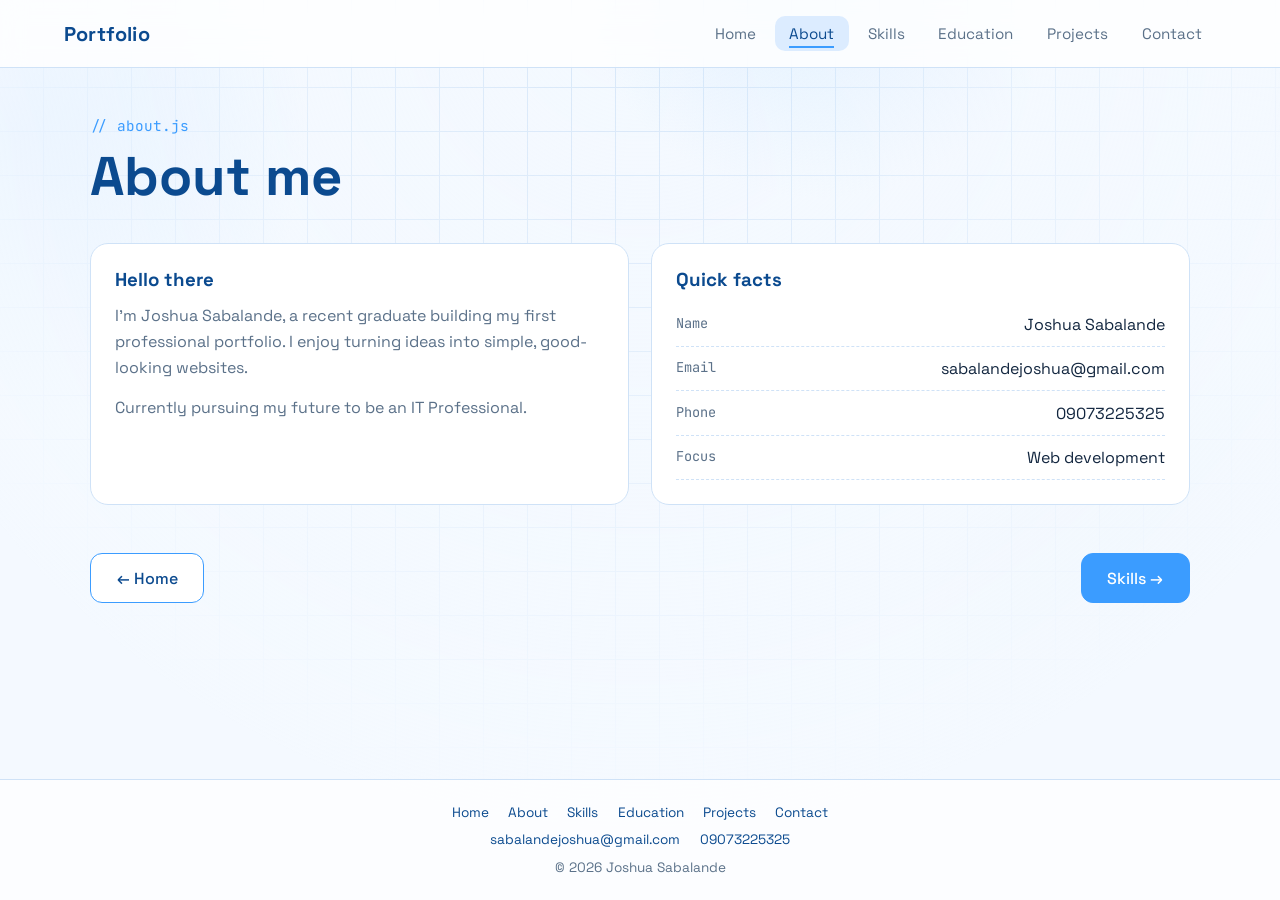
==== commit b2c0a4e6: "Revise personal story in about.html Updated personal introduction to reflect current goals." ====
--- a/about.html
+++ b/about.html
@@ -45,8 +45,7 @@
             enjoy turning ideas into simple, good-looking websites.
           </p>
           <p>
-            Replace this text with your own story: what drives you, what you want to learn next, and
-            the kind of work you're looking for.
+            Currently pursuing my future to be an IT Professional.
           </p>
         </div>
         <div class="card">
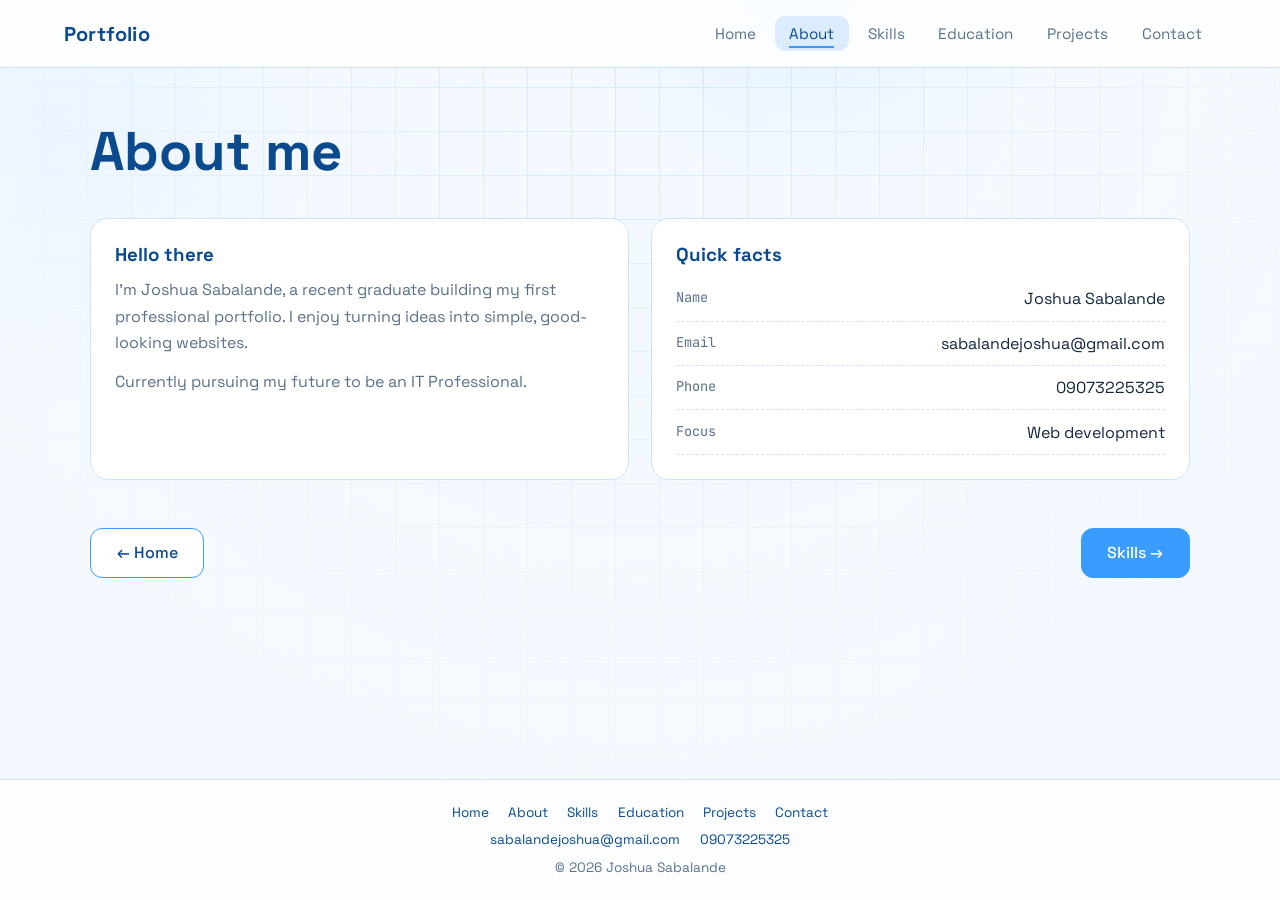
==== commit 2d1e6ede: "Remove code comment from about.html" ====
--- a/about.html
+++ b/about.html
@@ -33,7 +33,6 @@
 
     <main class="page">
       <div class="head">
-        <p class="code">// about.js</p>
         <h1>About me</h1>
       </div>
 
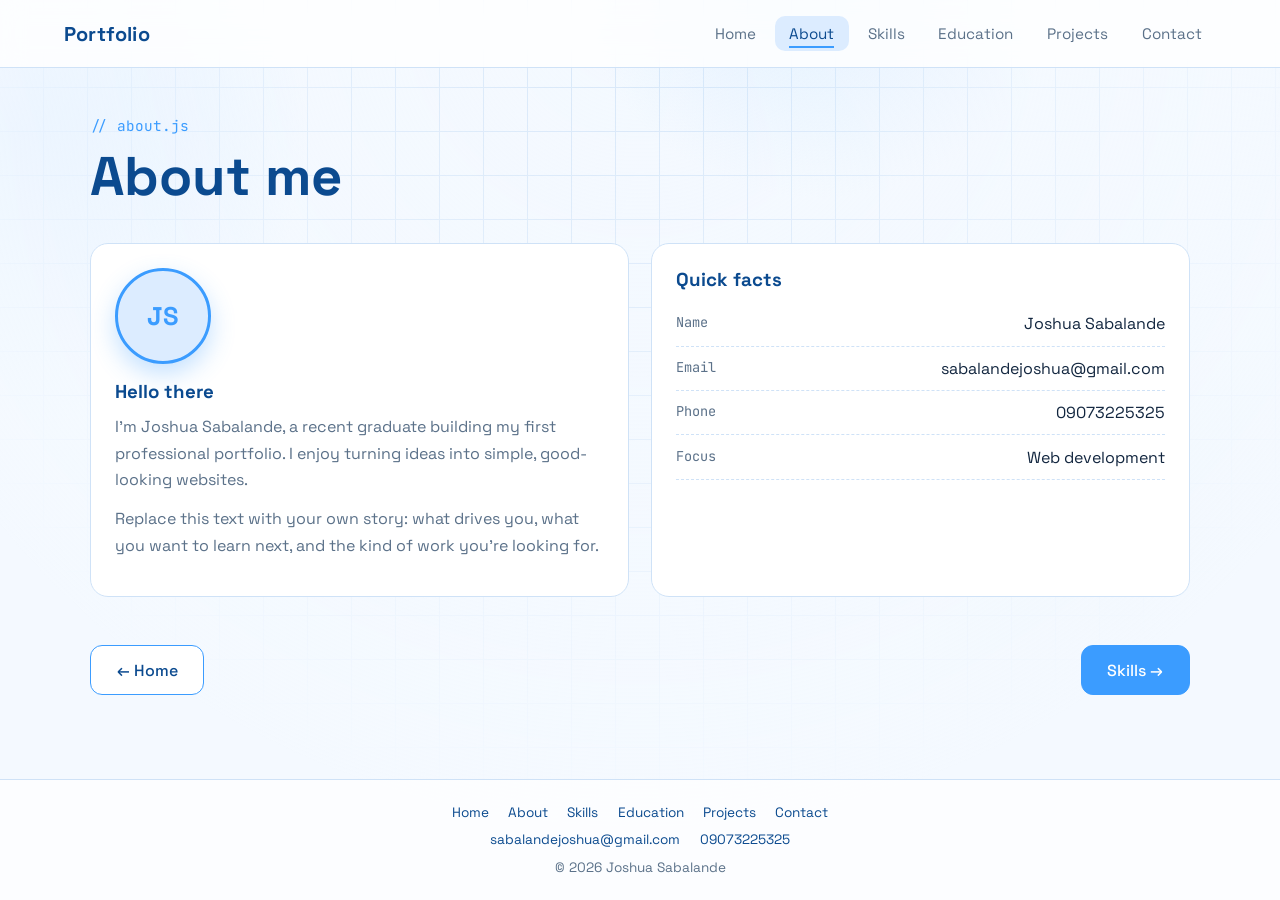
==== commit 1d11d054: "Add files via upload" ====
--- a/about.html
+++ b/about.html
@@ -33,18 +33,24 @@
 
     <main class="page">
       <div class="head">
+        <p class="code">// about.js</p>
         <h1>About me</h1>
       </div>
 
       <div class="split">
         <div class="card">
+          <div class="avatar">
+            JS
+            <img src="images/graduation.jpg" alt="Joshua Sabalande" onerror="this.style.display='none'">
+          </div>
           <h3>Hello there</h3>
           <p>
             I'm Joshua Sabalande, a recent graduate building my first professional portfolio. I
             enjoy turning ideas into simple, good-looking websites.
           </p>
           <p>
-            Currently pursuing my future to be an IT Professional.
+            Replace this text with your own story: what drives you, what you want to learn next, and
+            the kind of work you're looking for.
           </p>
         </div>
         <div class="card">
--- a/style.css
+++ b/style.css
@@ -1201,3 +1201,250 @@
   letter-spacing: 0.04em;
   color: var(--blue);
 }
+
+
+/* ===================== 3D LAYER ===================== */
+.card,
+.tile,
+.shot,
+.stage {
+  transform: perspective(900px) rotateX(var(--rx, 0deg)) rotateY(var(--ry, 0deg)) translateY(var(--ty, 0px));
+}
+
+.card,
+.tile {
+  transition:
+    transform 0.2s ease-out,
+    border-color 0.35s,
+    box-shadow 0.35s,
+    background-color 0.35s;
+}
+
+.card:hover,
+.tile:hover {
+  transform: perspective(900px) rotateX(var(--rx, 0deg)) rotateY(var(--ry, 0deg)) translateY(-6px);
+  background-image: radial-gradient(260px circle at var(--mx, 50%) var(--my, 0%), rgba(59, 156, 255, 0.14), transparent 70%);
+}
+
+/* hero stage: picture with floating layers in front and behind */
+.stage {
+  position: relative;
+  width: min(300px, 100%);
+  flex: 0 0 auto;
+  margin: 0 auto;
+  transform-style: preserve-3d;
+  animation: pop 1s var(--ease) 0.4s backwards;
+}
+
+.stage .art {
+  aspect-ratio: 736 / 1313;
+  border-radius: 28px;
+  overflow: hidden;
+  border: 2px solid #fff;
+  background: #e4e6e8;
+  box-shadow:
+    0 40px 70px -20px rgba(11, 74, 143, 0.45),
+    0 0 0 1px var(--line);
+}
+
+.stage .art img {
+  display: block;
+  width: 100%;
+  height: 100%;
+  object-fit: cover;
+  object-position: center;
+}
+
+.orb {
+  position: absolute;
+  border-radius: 50%;
+  background: radial-gradient(circle at 30% 30%, #fff, var(--blue) 70%);
+  box-shadow: 0 18px 30px rgba(11, 74, 143, 0.3);
+  animation: floaty 7s ease-in-out infinite;
+}
+
+.o1 {
+  width: 90px;
+  height: 90px;
+  top: -30px;
+  right: -34px;
+  transform: translateZ(-60px);
+}
+
+.o2 {
+  width: 56px;
+  height: 56px;
+  bottom: 30px;
+  left: -30px;
+  transform: translateZ(90px);
+  animation-delay: -2s;
+}
+
+.chip {
+  position: absolute;
+  padding: 0.5rem 1rem;
+  border-radius: 99px;
+  background: rgba(255, 255, 255, 0.92);
+  border: 1px solid var(--line);
+  color: var(--deep);
+  font: 500 0.85rem 'JetBrains Mono', monospace;
+  box-shadow: 0 14px 30px rgba(11, 74, 143, 0.25);
+  animation: floaty 5s ease-in-out infinite;
+}
+
+.c1 {
+  top: 14%;
+  left: -48px;
+  transform: translateZ(110px);
+}
+
+.c2 {
+  top: 46%;
+  right: -52px;
+  transform: translateZ(70px);
+  animation-delay: -1.5s;
+}
+
+.c3 {
+  bottom: 12%;
+  left: -30px;
+  transform: translateZ(130px);
+  animation-delay: -3s;
+}
+
+@keyframes floaty {
+  50% {
+    translate: 0 -12px;
+  }
+}
+
+/* feature rows (Skills and Projects) */
+.feature {
+  display: grid;
+  grid-template-columns: minmax(0, 340px) 1fr;
+  gap: 2.5rem;
+  align-items: center;
+  margin-bottom: 3rem;
+}
+
+.feature.flip {
+  grid-template-columns: 1fr minmax(0, 340px);
+}
+
+.feature.flip .shot {
+  order: 2;
+}
+
+.feature > * {
+  animation: rise 0.8s var(--ease) 0.3s backwards;
+}
+
+.shot {
+  margin: 0;
+  aspect-ratio: 4 / 5;
+  border-radius: 26px;
+  overflow: hidden;
+  border: 2px solid #fff;
+  background: var(--soft);
+  box-shadow:
+    0 36px 60px -22px rgba(11, 74, 143, 0.5),
+    0 0 0 1px var(--line);
+}
+
+.shot img {
+  display: block;
+  width: 100%;
+  height: 100%;
+  object-fit: cover;
+  transition: transform 0.6s var(--ease);
+}
+
+.pos-enter img {
+  object-position: 50% 58%;
+}
+
+.pos-laptop img {
+  object-position: 50% 45%;
+}
+
+.shot:hover img {
+  transform: scale(1.07);
+}
+
+.feature-text h2 {
+  font-size: clamp(1.6rem, 3.5vw, 2.3rem);
+  color: var(--deep);
+  margin-bottom: 0.8rem;
+}
+
+.feature-text p {
+  color: var(--mut);
+  line-height: 1.7;
+  max-width: 46ch;
+}
+
+/* profile avatar on About */
+.avatar {
+  position: relative;
+  display: grid;
+  place-items: center;
+  width: 96px;
+  height: 96px;
+  margin-bottom: 1rem;
+  border-radius: 50%;
+  overflow: hidden;
+  border: 3px solid var(--blue);
+  background: var(--soft);
+  color: var(--blue);
+  font-weight: 700;
+  font-size: 1.6rem;
+  box-shadow: 0 10px 24px rgba(59, 156, 255, 0.3);
+}
+
+.avatar img {
+  position: absolute;
+  inset: 0;
+  width: 100%;
+  height: 100%;
+  object-fit: cover;
+}
+
+@media (max-width: 800px) {
+  .feature,
+  .feature.flip {
+    grid-template-columns: 1fr;
+    gap: 1.5rem;
+  }
+
+  .feature.flip .shot {
+    order: 0;
+  }
+
+  .shot {
+    width: 100%;
+    max-width: 340px;
+    margin: 0 auto;
+  }
+}
+
+@media (max-width: 560px) {
+  .c1 {
+    left: -8px;
+  }
+
+  .c2 {
+    right: -8px;
+  }
+
+  .c3 {
+    left: -8px;
+  }
+
+  .o1 {
+    right: -10px;
+  }
+
+  .o2 {
+    left: -10px;
+  }
+}
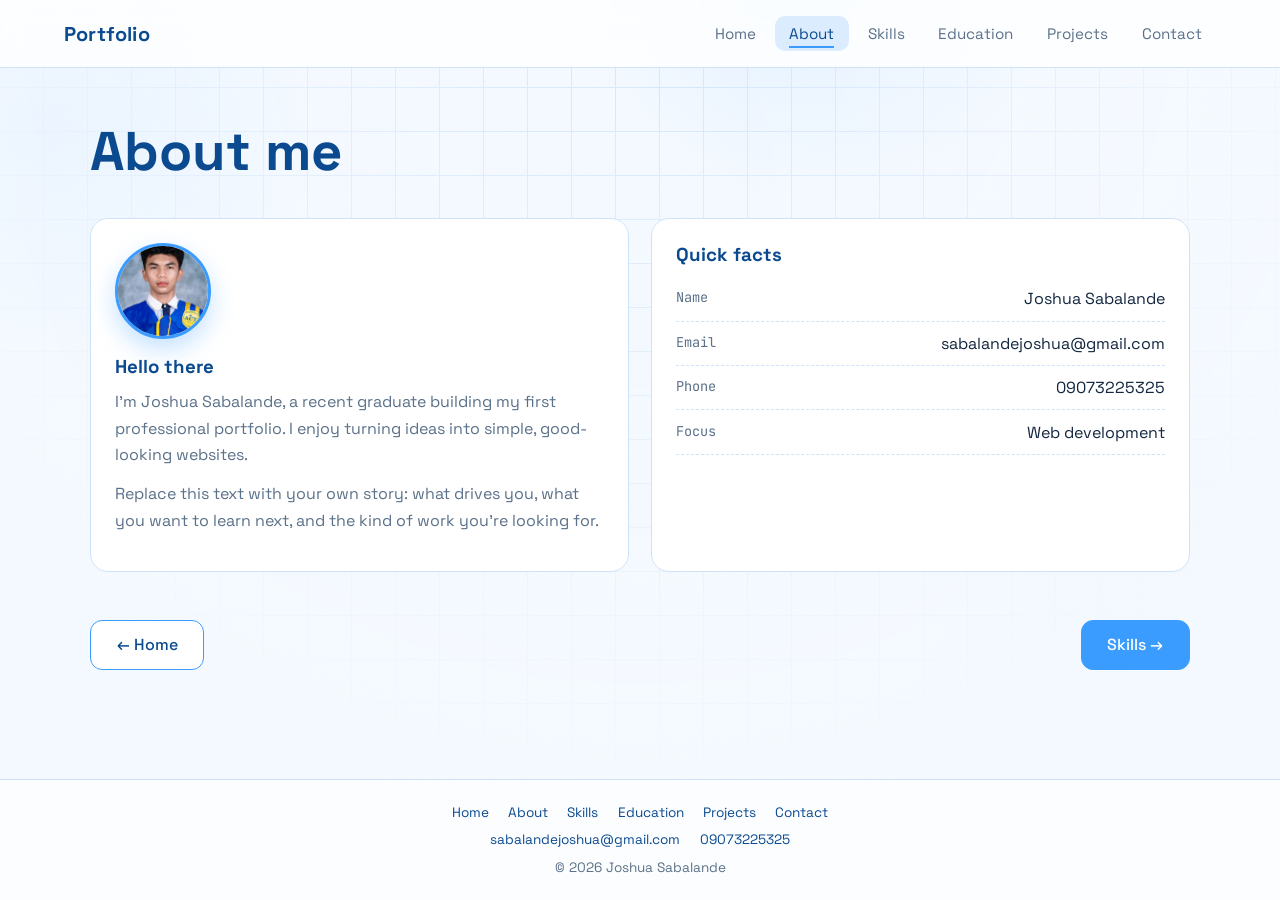
==== commit db6282ac: "Update about.html" ====
--- a/about.html
+++ b/about.html
@@ -33,7 +33,6 @@
 
     <main class="page">
       <div class="head">
-        <p class="code">// about.js</p>
         <h1>About me</h1>
       </div>
 
@@ -41,7 +40,7 @@
         <div class="card">
           <div class="avatar">
             JS
-            <img src="images/graduation.jpg" alt="Joshua Sabalande" onerror="this.style.display='none'">
+            <img src="profile.jpg" alt="Joshua Sabalande" onerror="this.style.display='none'">
           </div>
           <h3>Hello there</h3>
           <p>
